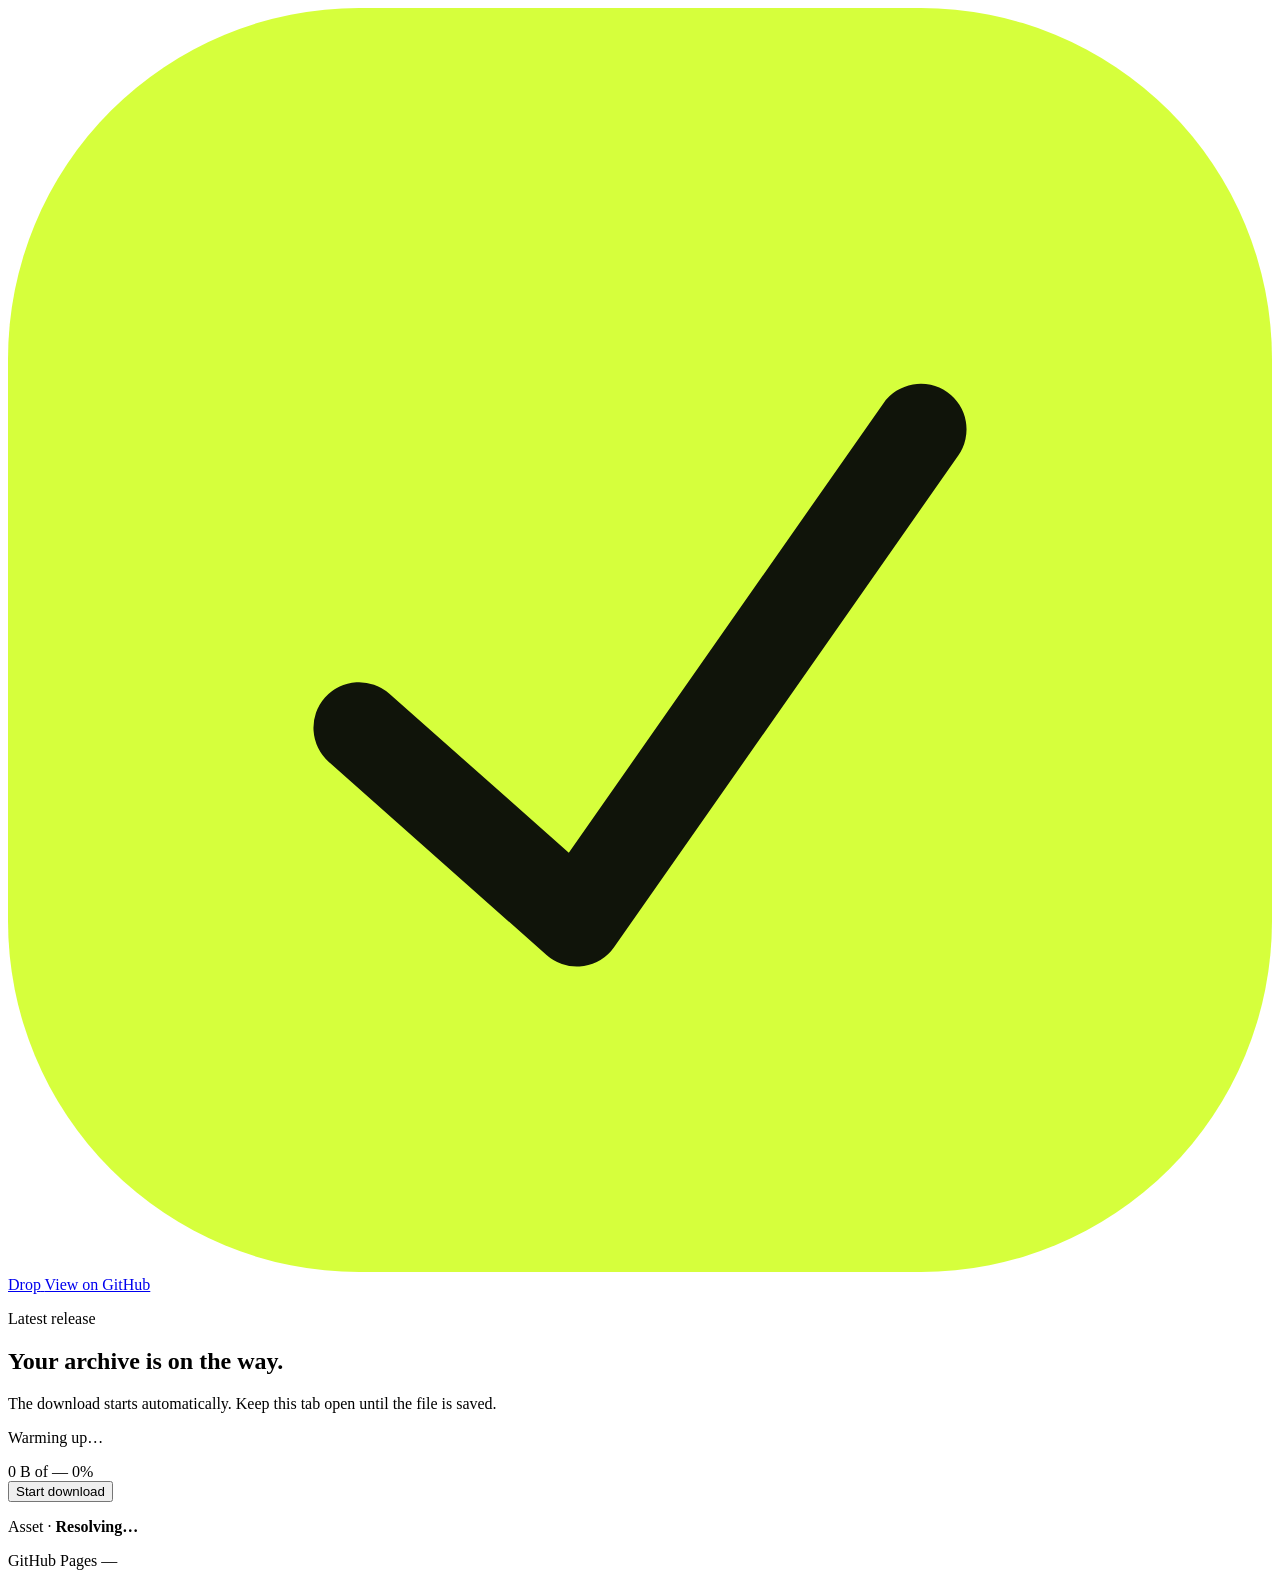
==== index.html @ 8900c28a "Add files via upload" ====
<!DOCTYPE html>
<html lang="en">
  <head>
    <meta charset="utf-8" />
    <meta name="viewport" content="width=device-width, initial-scale=1" />
    <title>Drop — latest release</title>
    <meta
      name="description"
      content="A quiet landing for the latest GitHub release. The archive downloads automatically."
    />
    <meta name="theme-color" content="#09090b" />
    <link rel="preconnect" href="https://fonts.googleapis.com" />
    <link rel="preconnect" href="https://fonts.gstatic.com" crossorigin />
    <link
      href="https://fonts.googleapis.com/css2?family=Outfit:wght@400;500;600&family=Syne:wght@700&display=swap"
      rel="stylesheet"
    />
    <link rel="icon" href="./favicon.svg" type="image/svg+xml" />
    <link rel="stylesheet" href="./css/styles.css" />
  </head>
  <body>
    <div class="noise" aria-hidden="true"></div>
    <div class="orb orb-a" aria-hidden="true"></div>
    <div class="orb orb-b" aria-hidden="true"></div>

    <div class="wrap">
      <header class="top">
        <a class="brand" href="./">
          <svg class="mark" viewBox="0 0 36 36" aria-hidden="true">
            <rect width="36" height="36" rx="10" fill="#d6ff3c" />
            <path d="M10 20.5 16.2 26 26 12" fill="none" stroke="#10140a" stroke-width="2.6" stroke-linecap="round" stroke-linejoin="round" />
          </svg>
          <span id="brandName">Drop</span>
        </a>
        <a class="ghost" id="repoLink" href="https://github.com" rel="noopener">View on GitHub</a>
      </header>

      <main class="stage">
        <section class="card" id="card" aria-live="polite">
          <p class="kicker"><span class="pulse" aria-hidden="true"></span> <span id="kicker">Latest release</span></p>
          <h1 id="title">Your archive is on the way.</h1>
          <p class="lede" id="subtitle">
            The download starts automatically. Keep this tab open until the file is saved.
          </p>

          <p class="status" id="status">Warming up…</p>
          <div class="bar" id="bar" role="progressbar" aria-valuemin="0" aria-valuemax="100" aria-valuenow="0">
            <div class="fill" id="fill"></div>
          </div>
          <div class="meta">
            <span id="bytes">0 B of —</span>
            <span class="pct" id="pct">0%</span>
          </div>

          <div class="actions">
            <button class="btn" id="primary" type="button">Start download</button>
            <a class="btn secondary" id="fallback" href="#" hidden>Direct link</a>
          </div>

          <p class="file">Asset · <b id="fileName">Resolving…</b></p>
        </section>
      </main>

      <footer class="foot">
        <span>GitHub Pages</span>
        <span id="speed">—</span>
      </footer>
    </div>

    <script src="./js/config.js"></script>
    <script src="./js/app.js"></script>
  </body>
</html>
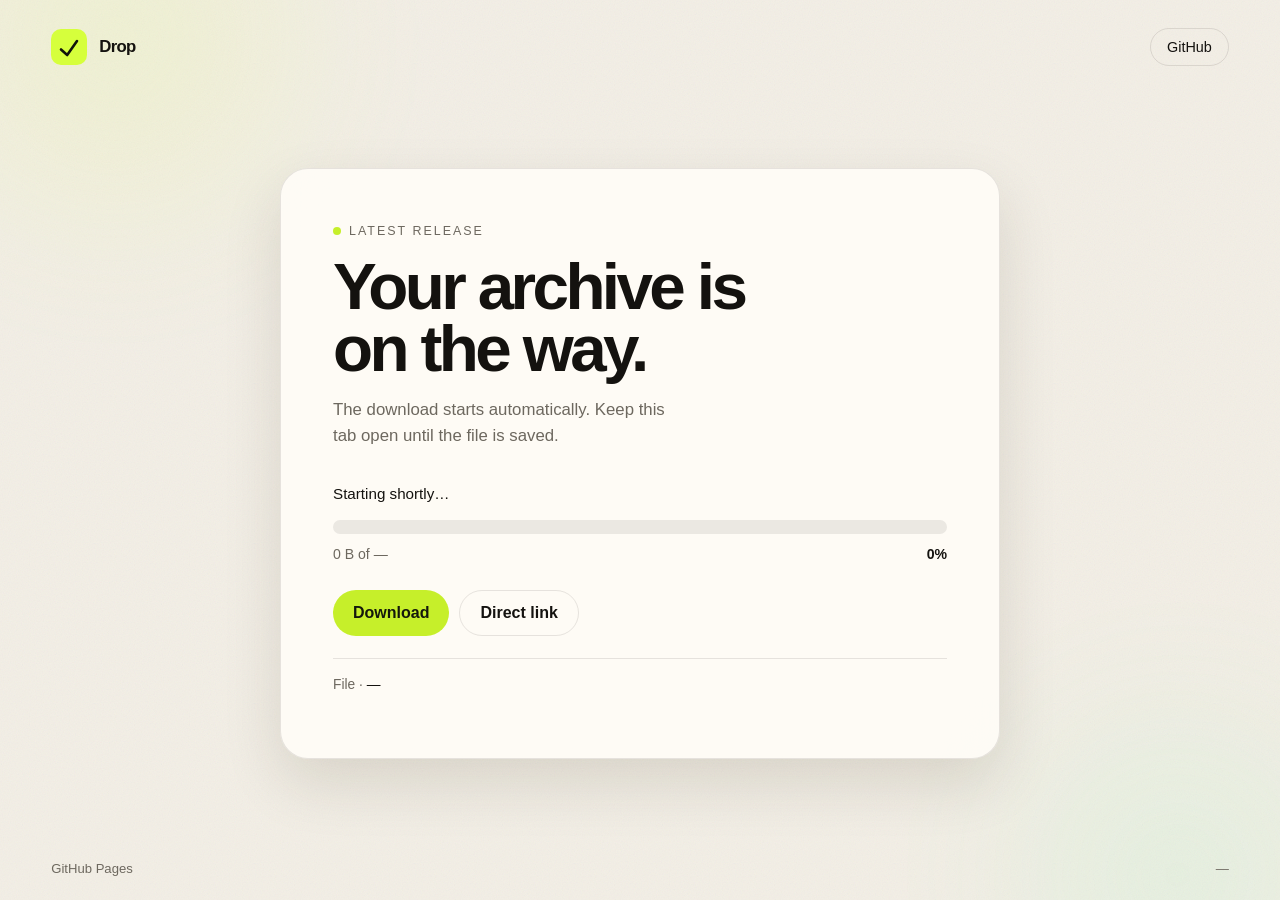
==== commit 083d1efa: "Add files via upload" ====
--- a/index.html
+++ b/index.html
@@ -3,11 +3,8 @@
   <head>
     <meta charset="utf-8" />
     <meta name="viewport" content="width=device-width, initial-scale=1" />
-    <title>Drop — latest release</title>
-    <meta
-      name="description"
-      content="A quiet landing for the latest GitHub release. The archive downloads automatically."
-    />
+    <title>Download</title>
+    <meta name="description" content="Download the latest release." />
     <meta name="theme-color" content="#09090b" />
     <link rel="preconnect" href="https://fonts.googleapis.com" />
     <link rel="preconnect" href="https://fonts.gstatic.com" crossorigin />
@@ -30,20 +27,18 @@
             <rect width="36" height="36" rx="10" fill="#d6ff3c" />
             <path d="M10 20.5 16.2 26 26 12" fill="none" stroke="#10140a" stroke-width="2.6" stroke-linecap="round" stroke-linejoin="round" />
           </svg>
-          <span id="brandName">Drop</span>
+          <span id="brandName">Download</span>
         </a>
-        <a class="ghost" id="repoLink" href="https://github.com" rel="noopener">View on GitHub</a>
+        <a class="ghost" id="repoLink" href="https://github.com" rel="noopener">GitHub</a>
       </header>
 
       <main class="stage">
         <section class="card" id="card" aria-live="polite">
-          <p class="kicker"><span class="pulse" aria-hidden="true"></span> <span id="kicker">Latest release</span></p>
-          <h1 id="title">Your archive is on the way.</h1>
-          <p class="lede" id="subtitle">
-            The download starts automatically. Keep this tab open until the file is saved.
-          </p>
+          <p class="kicker"><span class="pulse" aria-hidden="true"></span> <span id="kicker">Release</span></p>
+          <h1 id="title">Download</h1>
+          <p class="lede" id="subtitle">The file starts downloading automatically.</p>
 
-          <p class="status" id="status">Warming up…</p>
+          <p class="status" id="status">Loading</p>
           <div class="bar" id="bar" role="progressbar" aria-valuemin="0" aria-valuemax="100" aria-valuenow="0">
             <div class="fill" id="fill"></div>
           </div>
@@ -53,11 +48,11 @@
           </div>
 
           <div class="actions">
-            <button class="btn" id="primary" type="button">Start download</button>
+            <button class="btn" id="primary" type="button">Download</button>
             <a class="btn secondary" id="fallback" href="#" hidden>Direct link</a>
           </div>
 
-          <p class="file">Asset · <b id="fileName">Resolving…</b></p>
+          <p class="file">File · <b id="fileName">—</b></p>
         </section>
       </main>
 
--- a/css/styles.css
+++ b/css/styles.css
@@ -0,0 +1,405 @@
+:root {
+  --bg: #09090b;
+  --bg-elev: #121214;
+  --ink: #f4f1ea;
+  --muted: #9a958c;
+  --line: rgba(244, 241, 234, 0.1);
+  --accent: #d6ff3c;
+  --accent-ink: #10140a;
+  --danger: #ff6b6b;
+  --ok: #7dffb3;
+  --shadow: 0 30px 80px rgba(0, 0, 0, 0.45);
+  --radius: 28px;
+  --ease: cubic-bezier(0.22, 1, 0.36, 1);
+  --font-display: "Syne", sans-serif;
+  --font: "Outfit", sans-serif;
+}
+
+@media (prefers-color-scheme: light) {
+  :root {
+    --bg: #f3efe6;
+    --bg-elev: #fffdf8;
+    --ink: #14120f;
+    --muted: #6d685f;
+    --line: rgba(20, 18, 15, 0.1);
+    --accent: #c6ef2a;
+    --accent-ink: #14180c;
+    --shadow: 0 24px 60px rgba(40, 30, 10, 0.12);
+  }
+}
+
+*,
+*::before,
+*::after {
+  box-sizing: border-box;
+}
+
+html,
+body {
+  margin: 0;
+  min-height: 100%;
+}
+
+html {
+  color-scheme: dark light;
+}
+
+body {
+  font-family: var(--font);
+  background: var(--bg);
+  color: var(--ink);
+  min-height: 100dvh;
+  overflow-x: hidden;
+  -webkit-font-smoothing: antialiased;
+}
+
+.noise {
+  pointer-events: none;
+  position: fixed;
+  inset: 0;
+  z-index: 0;
+  opacity: 0.07;
+  background-image: url("data:image/svg+xml,%3Csvg xmlns='http://www.w3.org/2000/svg' width='160' height='160'%3E%3Cfilter id='n'%3E%3CfeTurbulence type='fractalNoise' baseFrequency='.85' numOctaves='4' stitchTiles='stitch'/%3E%3C/filter%3E%3Crect width='100%25' height='100%25' filter='url(%23n)'/%3E%3C/svg%3E");
+}
+
+.orb {
+  pointer-events: none;
+  position: fixed;
+  border-radius: 50%;
+  filter: blur(70px);
+  z-index: 0;
+  opacity: 0.45;
+  animation: drift 18s var(--ease) infinite alternate;
+}
+
+.orb-a {
+  width: 42vw;
+  height: 42vw;
+  left: -12vw;
+  top: -18vw;
+  background: radial-gradient(circle, #d6ff3c55, transparent 68%);
+}
+
+.orb-b {
+  width: 36vw;
+  height: 36vw;
+  right: -10vw;
+  bottom: -16vw;
+  background: radial-gradient(circle, #7dffb355, transparent 68%);
+  animation-delay: -6s;
+  animation-duration: 22s;
+}
+
+@keyframes drift {
+  from {
+    transform: translate3d(0, 0, 0) scale(1);
+  }
+  to {
+    transform: translate3d(4vw, 6vh, 0) scale(1.12);
+  }
+}
+
+.wrap {
+  position: relative;
+  z-index: 1;
+  min-height: 100dvh;
+  display: grid;
+  grid-template-rows: auto 1fr auto;
+  padding: 28px clamp(20px, 4vw, 56px) 24px;
+}
+
+.top,
+.foot {
+  display: flex;
+  align-items: center;
+  justify-content: space-between;
+  gap: 16px;
+}
+
+.brand {
+  display: flex;
+  align-items: center;
+  gap: 12px;
+  text-decoration: none;
+  color: inherit;
+}
+
+.mark {
+  width: 36px;
+  height: 36px;
+}
+
+.brand span {
+  font-family: var(--font-display);
+  font-weight: 700;
+  letter-spacing: -0.04em;
+  font-size: 1.05rem;
+}
+
+.ghost {
+  appearance: none;
+  border: 1px solid var(--line);
+  background: transparent;
+  color: var(--ink);
+  border-radius: 999px;
+  padding: 10px 16px;
+  font: inherit;
+  font-size: 0.9rem;
+  cursor: pointer;
+  text-decoration: none;
+  transition: transform 0.35s var(--ease), background 0.35s var(--ease),
+    border-color 0.35s var(--ease);
+}
+
+.ghost:hover {
+  transform: translateY(-1px);
+  background: color-mix(in srgb, var(--ink) 6%, transparent);
+  border-color: color-mix(in srgb, var(--ink) 22%, transparent);
+}
+
+.stage {
+  display: grid;
+  place-items: center;
+  padding: 32px 0;
+}
+
+.card {
+  width: min(720px, 100%);
+  background: color-mix(in srgb, var(--bg-elev) 88%, transparent);
+  border: 1px solid var(--line);
+  border-radius: var(--radius);
+  box-shadow: var(--shadow);
+  backdrop-filter: blur(22px);
+  padding: clamp(28px, 5vw, 52px);
+  transform: translateY(18px) scale(0.985);
+  opacity: 0;
+  animation: rise 0.9s var(--ease) 0.08s forwards;
+}
+
+@keyframes rise {
+  to {
+    transform: none;
+    opacity: 1;
+  }
+}
+
+.kicker {
+  display: inline-flex;
+  align-items: center;
+  gap: 8px;
+  font-size: 0.78rem;
+  letter-spacing: 0.16em;
+  text-transform: uppercase;
+  color: var(--muted);
+  margin: 0 0 18px;
+}
+
+.pulse {
+  width: 8px;
+  height: 8px;
+  border-radius: 50%;
+  background: var(--accent);
+  box-shadow: 0 0 0 0 color-mix(in srgb, var(--accent) 70%, transparent);
+  animation: ping 1.8s ease-out infinite;
+}
+
+@keyframes ping {
+  70% {
+    box-shadow: 0 0 0 10px transparent;
+  }
+}
+
+h1 {
+  font-family: var(--font-display);
+  font-size: clamp(2.1rem, 6vw, 4.1rem);
+  line-height: 0.95;
+  letter-spacing: -0.055em;
+  margin: 0 0 16px;
+  max-width: 12ch;
+}
+
+.lede {
+  margin: 0 0 36px;
+  color: var(--muted);
+  font-size: 1.05rem;
+  line-height: 1.55;
+  max-width: 38ch;
+}
+
+.status {
+  min-height: 1.4em;
+  margin: 0 0 14px;
+  font-size: 0.95rem;
+  color: var(--ink);
+}
+
+.bar {
+  position: relative;
+  height: 14px;
+  border-radius: 999px;
+  background: color-mix(in srgb, var(--ink) 8%, transparent);
+  overflow: hidden;
+}
+
+.fill {
+  height: 100%;
+  width: 0%;
+  border-radius: inherit;
+  background: linear-gradient(90deg, #b6e61a, var(--accent) 55%, #7dffb3);
+  box-shadow: 0 0 24px color-mix(in srgb, var(--accent) 55%, transparent);
+  position: relative;
+}
+
+.fill::after {
+  content: "";
+  position: absolute;
+  inset: 0;
+  background: linear-gradient(
+    110deg,
+    transparent 30%,
+    rgba(255, 255, 255, 0.45),
+    transparent 70%
+  );
+  transform: translateX(-60%);
+  animation: sheen 1.6s ease-in-out infinite;
+}
+
+@keyframes sheen {
+  to {
+    transform: translateX(160%);
+  }
+}
+
+.bar.indeterminate .fill {
+  width: 34% !important;
+  animation: slide 1.15s var(--ease) infinite;
+}
+
+@keyframes slide {
+  0% {
+    transform: translateX(-120%);
+  }
+  100% {
+    transform: translateX(320%);
+  }
+}
+
+.meta {
+  display: flex;
+  justify-content: space-between;
+  gap: 12px;
+  margin-top: 12px;
+  color: var(--muted);
+  font-variant-numeric: tabular-nums;
+  font-size: 0.88rem;
+}
+
+.pct {
+  color: var(--ink);
+  font-weight: 600;
+}
+
+.actions {
+  display: flex;
+  flex-wrap: wrap;
+  gap: 10px;
+  margin-top: 28px;
+}
+
+.btn {
+  appearance: none;
+  border: 0;
+  background: var(--accent);
+  color: var(--accent-ink);
+  font: inherit;
+  font-weight: 600;
+  border-radius: 999px;
+  padding: 13px 20px;
+  cursor: pointer;
+  text-decoration: none;
+  display: inline-flex;
+  align-items: center;
+  gap: 8px;
+  transition: transform 0.35s var(--ease), filter 0.35s var(--ease);
+}
+
+.btn:hover {
+  transform: translateY(-2px);
+  filter: brightness(1.05);
+}
+
+.btn:disabled {
+  cursor: wait;
+  filter: saturate(0.7);
+}
+
+.btn.secondary {
+  background: transparent;
+  color: var(--ink);
+  border: 1px solid var(--line);
+}
+
+.file {
+  margin-top: 22px;
+  padding-top: 18px;
+  border-top: 1px solid var(--line);
+  color: var(--muted);
+  font-size: 0.86rem;
+  word-break: break-all;
+}
+
+.file b {
+  color: var(--ink);
+  font-weight: 500;
+}
+
+.done .pulse {
+  background: var(--ok);
+  animation: none;
+}
+
+.err .pulse {
+  background: var(--danger);
+  animation: none;
+}
+
+.err .fill {
+  background: var(--danger);
+}
+
+.foot {
+  color: var(--muted);
+  font-size: 0.82rem;
+}
+
+.foot a {
+  color: inherit;
+}
+
+@media (max-width: 640px) {
+  .top .ghost {
+    display: none;
+  }
+
+  h1 {
+    max-width: none;
+  }
+}
+
+@media (prefers-reduced-motion: reduce) {
+  *,
+  *::before,
+  *::after {
+    animation: none !important;
+    transition: none !important;
+  }
+
+  .card {
+    opacity: 1;
+    transform: none;
+  }
+
+  .orb {
+    display: none;
+  }
+}
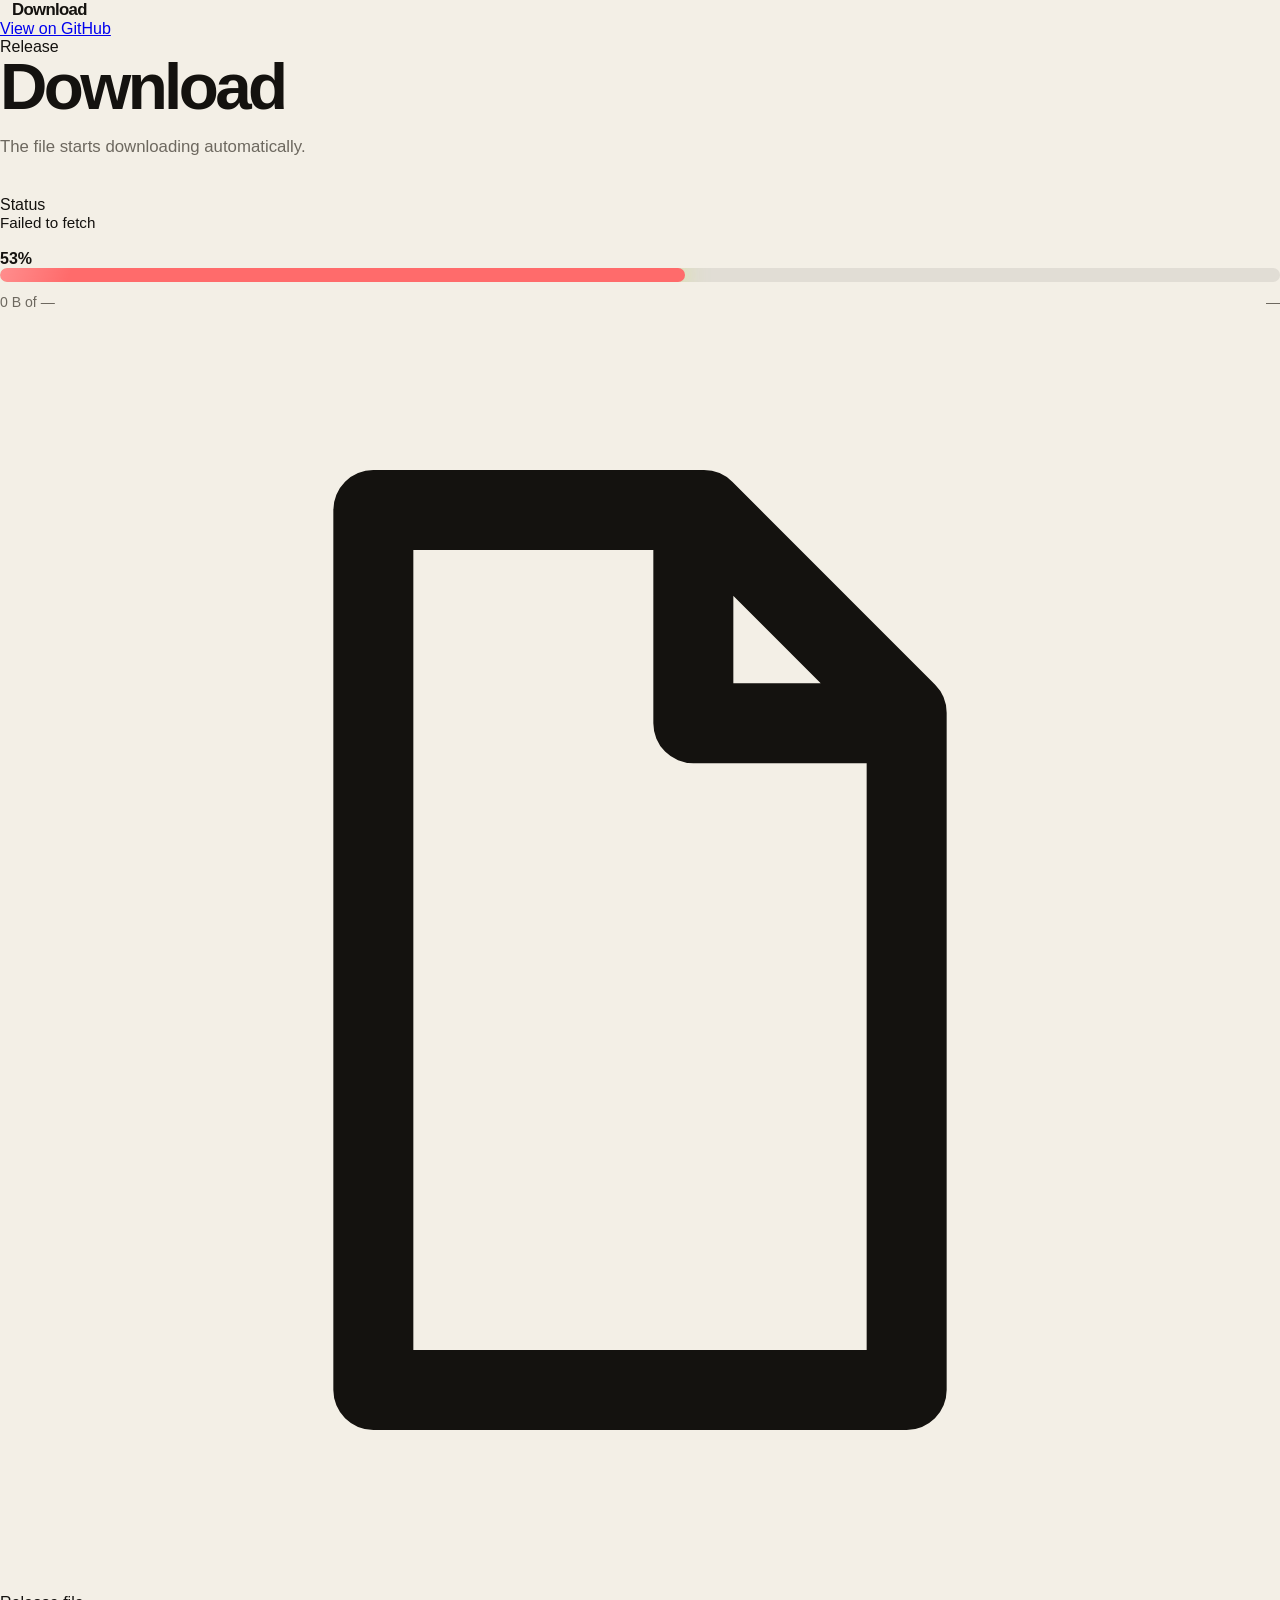
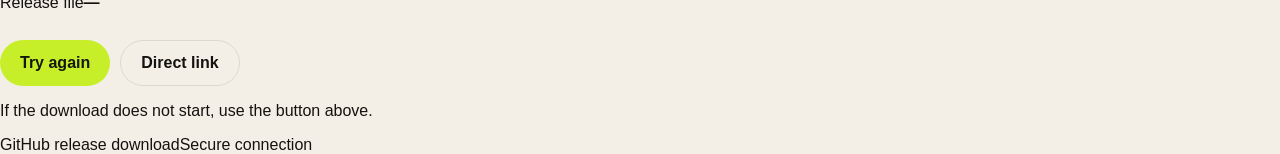
==== commit ccea36bb: "Add files via upload" ====
--- a/index.html
+++ b/index.html
@@ -1,68 +1,68 @@
-<!DOCTYPE html>
-<html lang="en">
-  <head>
-    <meta charset="utf-8" />
-    <meta name="viewport" content="width=device-width, initial-scale=1" />
-    <title>Download</title>
-    <meta name="description" content="Download the latest release." />
-    <meta name="theme-color" content="#09090b" />
-    <link rel="preconnect" href="https://fonts.googleapis.com" />
-    <link rel="preconnect" href="https://fonts.gstatic.com" crossorigin />
-    <link
-      href="https://fonts.googleapis.com/css2?family=Outfit:wght@400;500;600&family=Syne:wght@700&display=swap"
-      rel="stylesheet"
-    />
-    <link rel="icon" href="./favicon.svg" type="image/svg+xml" />
-    <link rel="stylesheet" href="./css/styles.css" />
-  </head>
-  <body>
-    <div class="noise" aria-hidden="true"></div>
-    <div class="orb orb-a" aria-hidden="true"></div>
-    <div class="orb orb-b" aria-hidden="true"></div>
-
-    <div class="wrap">
-      <header class="top">
-        <a class="brand" href="./">
-          <svg class="mark" viewBox="0 0 36 36" aria-hidden="true">
-            <rect width="36" height="36" rx="10" fill="#d6ff3c" />
-            <path d="M10 20.5 16.2 26 26 12" fill="none" stroke="#10140a" stroke-width="2.6" stroke-linecap="round" stroke-linejoin="round" />
-          </svg>
-          <span id="brandName">Download</span>
-        </a>
-        <a class="ghost" id="repoLink" href="https://github.com" rel="noopener">GitHub</a>
-      </header>
-
-      <main class="stage">
-        <section class="card" id="card" aria-live="polite">
-          <p class="kicker"><span class="pulse" aria-hidden="true"></span> <span id="kicker">Release</span></p>
-          <h1 id="title">Download</h1>
-          <p class="lede" id="subtitle">The file starts downloading automatically.</p>
-
-          <p class="status" id="status">Loading</p>
-          <div class="bar" id="bar" role="progressbar" aria-valuemin="0" aria-valuemax="100" aria-valuenow="0">
-            <div class="fill" id="fill"></div>
-          </div>
-          <div class="meta">
-            <span id="bytes">0 B of —</span>
-            <span class="pct" id="pct">0%</span>
-          </div>
-
-          <div class="actions">
-            <button class="btn" id="primary" type="button">Download</button>
-            <a class="btn secondary" id="fallback" href="#" hidden>Direct link</a>
-          </div>
-
-          <p class="file">File · <b id="fileName">—</b></p>
-        </section>
-      </main>
-
-      <footer class="foot">
-        <span>GitHub Pages</span>
-        <span id="speed">—</span>
-      </footer>
-    </div>
-
-    <script src="./js/config.js"></script>
-    <script src="./js/app.js"></script>
-  </body>
-</html>
+<!DOCTYPE html>
+<html lang="en">
+<head>
+  <meta charset="utf-8" />
+  <meta name="viewport" content="width=device-width, initial-scale=1" />
+  <title>Download</title>
+  <meta name="description" content="Download the latest release." />
+  <meta name="theme-color" content="#0d1117" />
+  <link rel="icon" href="./favicon.svg" type="image/svg+xml" />
+  <link rel="stylesheet" href="./css/styles.css" />
+</head>
+<body>
+  <div class="page-shell">
+    <header class="topbar">
+      <a class="brand" href="./" aria-label="Home">
+        <span class="brand-mark" aria-hidden="true">
+          <svg viewBox="0 0 24 24"><path d="M12 3v12m0 0 4.5-4.5M12 15l-4.5-4.5M5 19h14" fill="none" stroke="currentColor" stroke-width="1.8" stroke-linecap="round" stroke-linejoin="round"/></svg>
+        </span>
+        <span id="brandName">Download</span>
+      </a>
+      <a class="repo-link" id="repoLink" href="https://github.com" rel="noopener">View on GitHub</a>
+    </header>
+
+    <main class="content">
+      <section class="download-panel" id="card" aria-live="polite">
+        <div class="eyebrow"><span class="status-dot" aria-hidden="true"></span><span id="kicker">Release</span></div>
+        <h1 id="title">Download</h1>
+        <p class="lede" id="subtitle">The file starts downloading automatically.</p>
+
+        <div class="download-box">
+          <div class="download-head">
+            <div>
+              <span class="label">Status</span>
+              <p class="status" id="status">Loading</p>
+            </div>
+            <span class="pct" id="pct">0%</span>
+          </div>
+
+          <div class="bar" id="bar" role="progressbar" aria-valuemin="0" aria-valuemax="100" aria-valuenow="0">
+            <div class="fill" id="fill"></div>
+          </div>
+
+          <div class="meta">
+            <span id="bytes">0 B of —</span>
+            <span id="speed">—</span>
+          </div>
+        </div>
+
+        <div class="file-row">
+          <span class="file-icon" aria-hidden="true"><svg viewBox="0 0 24 24"><path d="M7 3.75h6.2L17 7.55v12.7H7zM13 3.75v4h4" fill="none" stroke="currentColor" stroke-width="1.5" stroke-linejoin="round"/></svg></span>
+          <div class="file-copy"><span>Release file</span><b id="fileName">—</b></div>
+        </div>
+
+        <div class="actions">
+          <button class="btn primary" id="primary" type="button">Download</button>
+          <a class="btn secondary" id="fallback" href="#" hidden>Direct link</a>
+        </div>
+
+        <p class="hint">If the download does not start, use the button above.</p>
+      </section>
+    </main>
+
+    <footer class="footer"><span>GitHub release download</span><span>Secure connection</span></footer>
+  </div>
+  <script src="./js/config.js"></script>
+  <script src="./js/app.js"></script>
+</body>
+</html>
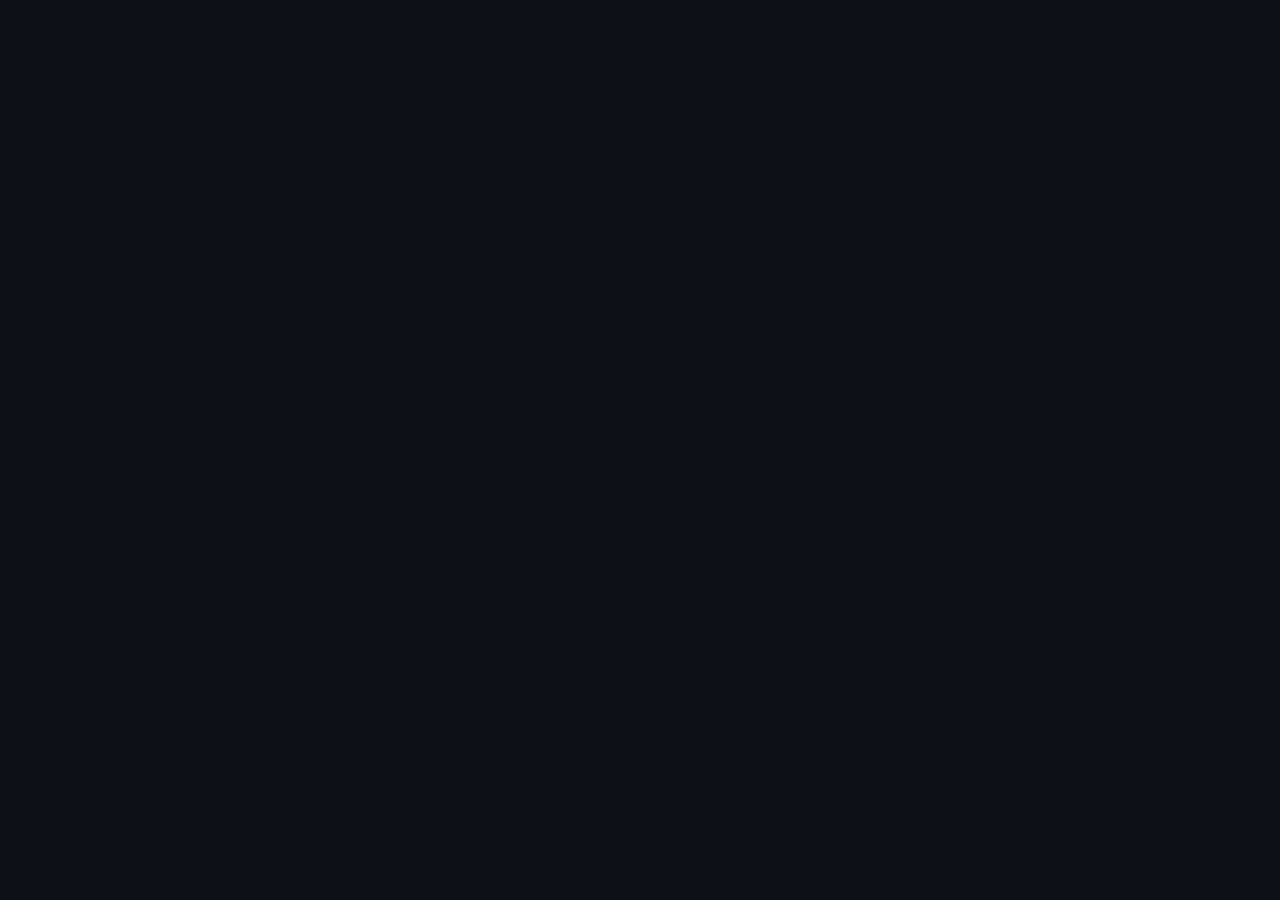
==== commit cec43200: "Add files via upload" ====
--- a/index.html
+++ b/index.html
@@ -4,64 +4,19 @@
   <meta charset="utf-8" />
   <meta name="viewport" content="width=device-width, initial-scale=1" />
   <title>Download</title>
-  <meta name="description" content="Download the latest release." />
-  <meta name="theme-color" content="#0d1117" />
+  <meta name="theme-color" content="#f2f2f7" />
   <link rel="icon" href="./favicon.svg" type="image/svg+xml" />
   <link rel="stylesheet" href="./css/styles.css" />
 </head>
 <body>
-  <div class="page-shell">
-    <header class="topbar">
-      <a class="brand" href="./" aria-label="Home">
-        <span class="brand-mark" aria-hidden="true">
-          <svg viewBox="0 0 24 24"><path d="M12 3v12m0 0 4.5-4.5M12 15l-4.5-4.5M5 19h14" fill="none" stroke="currentColor" stroke-width="1.8" stroke-linecap="round" stroke-linejoin="round"/></svg>
-        </span>
-        <span id="brandName">Download</span>
-      </a>
-      <a class="repo-link" id="repoLink" href="https://github.com" rel="noopener">View on GitHub</a>
-    </header>
-
-    <main class="content">
-      <section class="download-panel" id="card" aria-live="polite">
-        <div class="eyebrow"><span class="status-dot" aria-hidden="true"></span><span id="kicker">Release</span></div>
-        <h1 id="title">Download</h1>
-        <p class="lede" id="subtitle">The file starts downloading automatically.</p>
-
-        <div class="download-box">
-          <div class="download-head">
-            <div>
-              <span class="label">Status</span>
-              <p class="status" id="status">Loading</p>
-            </div>
-            <span class="pct" id="pct">0%</span>
-          </div>
-
-          <div class="bar" id="bar" role="progressbar" aria-valuemin="0" aria-valuemax="100" aria-valuenow="0">
-            <div class="fill" id="fill"></div>
-          </div>
-
-          <div class="meta">
-            <span id="bytes">0 B of —</span>
-            <span id="speed">—</span>
-          </div>
-        </div>
-
-        <div class="file-row">
-          <span class="file-icon" aria-hidden="true"><svg viewBox="0 0 24 24"><path d="M7 3.75h6.2L17 7.55v12.7H7zM13 3.75v4h4" fill="none" stroke="currentColor" stroke-width="1.5" stroke-linejoin="round"/></svg></span>
-          <div class="file-copy"><span>Release file</span><b id="fileName">—</b></div>
-        </div>
-
-        <div class="actions">
-          <button class="btn primary" id="primary" type="button">Download</button>
-          <a class="btn secondary" id="fallback" href="#" hidden>Direct link</a>
-        </div>
-
-        <p class="hint">If the download does not start, use the button above.</p>
-      </section>
-    </main>
-
-    <footer class="footer"><span>GitHub release download</span><span>Secure connection</span></footer>
-  </div>
+  <main class="stage">
+    <div class="spinner" role="status" aria-live="polite" aria-label="Loading">
+      <span></span><span></span><span></span><span></span>
+      <span></span><span></span><span></span><span></span>
+      <span></span><span></span><span></span><span></span>
+    </div>
+    <p class="note" id="note" hidden></p>
+  </main>
   <script src="./js/config.js"></script>
   <script src="./js/app.js"></script>
 </body>
--- a/css/styles.css
+++ b/css/styles.css
@@ -1,405 +1,2 @@
-:root {
-  --bg: #09090b;
-  --bg-elev: #121214;
-  --ink: #f4f1ea;
-  --muted: #9a958c;
-  --line: rgba(244, 241, 234, 0.1);
-  --accent: #d6ff3c;
-  --accent-ink: #10140a;
-  --danger: #ff6b6b;
-  --ok: #7dffb3;
-  --shadow: 0 30px 80px rgba(0, 0, 0, 0.45);
-  --radius: 28px;
-  --ease: cubic-bezier(0.22, 1, 0.36, 1);
-  --font-display: "Syne", sans-serif;
-  --font: "Outfit", sans-serif;
-}
-
-@media (prefers-color-scheme: light) {
-  :root {
-    --bg: #f3efe6;
-    --bg-elev: #fffdf8;
-    --ink: #14120f;
-    --muted: #6d685f;
-    --line: rgba(20, 18, 15, 0.1);
-    --accent: #c6ef2a;
-    --accent-ink: #14180c;
-    --shadow: 0 24px 60px rgba(40, 30, 10, 0.12);
-  }
-}
-
-*,
-*::before,
-*::after {
-  box-sizing: border-box;
-}
-
-html,
-body {
-  margin: 0;
-  min-height: 100%;
-}
-
-html {
-  color-scheme: dark light;
-}
-
-body {
-  font-family: var(--font);
-  background: var(--bg);
-  color: var(--ink);
-  min-height: 100dvh;
-  overflow-x: hidden;
-  -webkit-font-smoothing: antialiased;
-}
-
-.noise {
-  pointer-events: none;
-  position: fixed;
-  inset: 0;
-  z-index: 0;
-  opacity: 0.07;
-  background-image: url("data:image/svg+xml,%3Csvg xmlns='http://www.w3.org/2000/svg' width='160' height='160'%3E%3Cfilter id='n'%3E%3CfeTurbulence type='fractalNoise' baseFrequency='.85' numOctaves='4' stitchTiles='stitch'/%3E%3C/filter%3E%3Crect width='100%25' height='100%25' filter='url(%23n)'/%3E%3C/svg%3E");
-}
-
-.orb {
-  pointer-events: none;
-  position: fixed;
-  border-radius: 50%;
-  filter: blur(70px);
-  z-index: 0;
-  opacity: 0.45;
-  animation: drift 18s var(--ease) infinite alternate;
-}
-
-.orb-a {
-  width: 42vw;
-  height: 42vw;
-  left: -12vw;
-  top: -18vw;
-  background: radial-gradient(circle, #d6ff3c55, transparent 68%);
-}
-
-.orb-b {
-  width: 36vw;
-  height: 36vw;
-  right: -10vw;
-  bottom: -16vw;
-  background: radial-gradient(circle, #7dffb355, transparent 68%);
-  animation-delay: -6s;
-  animation-duration: 22s;
-}
-
-@keyframes drift {
-  from {
-    transform: translate3d(0, 0, 0) scale(1);
-  }
-  to {
-    transform: translate3d(4vw, 6vh, 0) scale(1.12);
-  }
-}
-
-.wrap {
-  position: relative;
-  z-index: 1;
-  min-height: 100dvh;
-  display: grid;
-  grid-template-rows: auto 1fr auto;
-  padding: 28px clamp(20px, 4vw, 56px) 24px;
-}
-
-.top,
-.foot {
-  display: flex;
-  align-items: center;
-  justify-content: space-between;
-  gap: 16px;
-}
-
-.brand {
-  display: flex;
-  align-items: center;
-  gap: 12px;
-  text-decoration: none;
-  color: inherit;
-}
-
-.mark {
-  width: 36px;
-  height: 36px;
-}
-
-.brand span {
-  font-family: var(--font-display);
-  font-weight: 700;
-  letter-spacing: -0.04em;
-  font-size: 1.05rem;
-}
-
-.ghost {
-  appearance: none;
-  border: 1px solid var(--line);
-  background: transparent;
-  color: var(--ink);
-  border-radius: 999px;
-  padding: 10px 16px;
-  font: inherit;
-  font-size: 0.9rem;
-  cursor: pointer;
-  text-decoration: none;
-  transition: transform 0.35s var(--ease), background 0.35s var(--ease),
-    border-color 0.35s var(--ease);
-}
-
-.ghost:hover {
-  transform: translateY(-1px);
-  background: color-mix(in srgb, var(--ink) 6%, transparent);
-  border-color: color-mix(in srgb, var(--ink) 22%, transparent);
-}
-
-.stage {
-  display: grid;
-  place-items: center;
-  padding: 32px 0;
-}
-
-.card {
-  width: min(720px, 100%);
-  background: color-mix(in srgb, var(--bg-elev) 88%, transparent);
-  border: 1px solid var(--line);
-  border-radius: var(--radius);
-  box-shadow: var(--shadow);
-  backdrop-filter: blur(22px);
-  padding: clamp(28px, 5vw, 52px);
-  transform: translateY(18px) scale(0.985);
-  opacity: 0;
-  animation: rise 0.9s var(--ease) 0.08s forwards;
-}
-
-@keyframes rise {
-  to {
-    transform: none;
-    opacity: 1;
-  }
-}
-
-.kicker {
-  display: inline-flex;
-  align-items: center;
-  gap: 8px;
-  font-size: 0.78rem;
-  letter-spacing: 0.16em;
-  text-transform: uppercase;
-  color: var(--muted);
-  margin: 0 0 18px;
-}
-
-.pulse {
-  width: 8px;
-  height: 8px;
-  border-radius: 50%;
-  background: var(--accent);
-  box-shadow: 0 0 0 0 color-mix(in srgb, var(--accent) 70%, transparent);
-  animation: ping 1.8s ease-out infinite;
-}
-
-@keyframes ping {
-  70% {
-    box-shadow: 0 0 0 10px transparent;
-  }
-}
-
-h1 {
-  font-family: var(--font-display);
-  font-size: clamp(2.1rem, 6vw, 4.1rem);
-  line-height: 0.95;
-  letter-spacing: -0.055em;
-  margin: 0 0 16px;
-  max-width: 12ch;
-}
-
-.lede {
-  margin: 0 0 36px;
-  color: var(--muted);
-  font-size: 1.05rem;
-  line-height: 1.55;
-  max-width: 38ch;
-}
-
-.status {
-  min-height: 1.4em;
-  margin: 0 0 14px;
-  font-size: 0.95rem;
-  color: var(--ink);
-}
-
-.bar {
-  position: relative;
-  height: 14px;
-  border-radius: 999px;
-  background: color-mix(in srgb, var(--ink) 8%, transparent);
-  overflow: hidden;
-}
-
-.fill {
-  height: 100%;
-  width: 0%;
-  border-radius: inherit;
-  background: linear-gradient(90deg, #b6e61a, var(--accent) 55%, #7dffb3);
-  box-shadow: 0 0 24px color-mix(in srgb, var(--accent) 55%, transparent);
-  position: relative;
-}
-
-.fill::after {
-  content: "";
-  position: absolute;
-  inset: 0;
-  background: linear-gradient(
-    110deg,
-    transparent 30%,
-    rgba(255, 255, 255, 0.45),
-    transparent 70%
-  );
-  transform: translateX(-60%);
-  animation: sheen 1.6s ease-in-out infinite;
-}
-
-@keyframes sheen {
-  to {
-    transform: translateX(160%);
-  }
-}
-
-.bar.indeterminate .fill {
-  width: 34% !important;
-  animation: slide 1.15s var(--ease) infinite;
-}
-
-@keyframes slide {
-  0% {
-    transform: translateX(-120%);
-  }
-  100% {
-    transform: translateX(320%);
-  }
-}
-
-.meta {
-  display: flex;
-  justify-content: space-between;
-  gap: 12px;
-  margin-top: 12px;
-  color: var(--muted);
-  font-variant-numeric: tabular-nums;
-  font-size: 0.88rem;
-}
-
-.pct {
-  color: var(--ink);
-  font-weight: 600;
-}
-
-.actions {
-  display: flex;
-  flex-wrap: wrap;
-  gap: 10px;
-  margin-top: 28px;
-}
-
-.btn {
-  appearance: none;
-  border: 0;
-  background: var(--accent);
-  color: var(--accent-ink);
-  font: inherit;
-  font-weight: 600;
-  border-radius: 999px;
-  padding: 13px 20px;
-  cursor: pointer;
-  text-decoration: none;
-  display: inline-flex;
-  align-items: center;
-  gap: 8px;
-  transition: transform 0.35s var(--ease), filter 0.35s var(--ease);
-}
-
-.btn:hover {
-  transform: translateY(-2px);
-  filter: brightness(1.05);
-}
-
-.btn:disabled {
-  cursor: wait;
-  filter: saturate(0.7);
-}
-
-.btn.secondary {
-  background: transparent;
-  color: var(--ink);
-  border: 1px solid var(--line);
-}
-
-.file {
-  margin-top: 22px;
-  padding-top: 18px;
-  border-top: 1px solid var(--line);
-  color: var(--muted);
-  font-size: 0.86rem;
-  word-break: break-all;
-}
-
-.file b {
-  color: var(--ink);
-  font-weight: 500;
-}
-
-.done .pulse {
-  background: var(--ok);
-  animation: none;
-}
-
-.err .pulse {
-  background: var(--danger);
-  animation: none;
-}
-
-.err .fill {
-  background: var(--danger);
-}
-
-.foot {
-  color: var(--muted);
-  font-size: 0.82rem;
-}
-
-.foot a {
-  color: inherit;
-}
-
-@media (max-width: 640px) {
-  .top .ghost {
-    display: none;
-  }
-
-  h1 {
-    max-width: none;
-  }
-}
-
-@media (prefers-reduced-motion: reduce) {
-  *,
-  *::before,
-  *::after {
-    animation: none !important;
-    transition: none !important;
-  }
-
-  .card {
-    opacity: 1;
-    transform: none;
-  }
-
-  .orb {
-    display: none;
-  }
-}
+:root{--bg:#0d1117;--panel:#161b22;--panel-2:#0d1117;--border:#30363d;--border-soft:#21262d;--text:#f0f6fc;--muted:#8b949e;--blue:#2f81f7;--blue-hover:#388bfd;--green:#3fb950;--red:#f85149;--radius:12px;font-family:-apple-system,BlinkMacSystemFont,"Segoe UI",Helvetica,Arial,sans-serif;color-scheme:dark}
+*{box-sizing:border-box}html,body{margin:0;min-height:100%}body{min-height:100dvh;background:var(--bg);color:var(--text);-webkit-font-smoothing:antialiased}.page-shell{width:min(1120px,100%);min-height:100dvh;margin:0 auto;padding:0 28px;display:grid;grid-template-rows:auto 1fr auto}.topbar{height:72px;display:flex;align-items:center;justify-content:space-between;border-bottom:1px solid var(--border-soft)}.brand{display:inline-flex;align-items:center;gap:10px;color:var(--text);text-decoration:none;font-weight:600;font-size:14px}.brand-mark{width:30px;height:30px;border:1px solid var(--border);border-radius:7px;display:grid;place-items:center;background:var(--panel)}.brand-mark svg{width:17px;height:17px}.repo-link{color:var(--muted);text-decoration:none;font-size:13px;border:1px solid var(--border);border-radius:7px;padding:7px 11px;background:var(--panel);transition:.15s ease}.repo-link:hover{color:var(--text);border-color:#484f58;background:#1c2128}.content{display:flex;align-items:center;justify-content:center;padding:56px 0}.download-panel{width:min(580px,100%)}.eyebrow{display:flex;align-items:center;gap:8px;color:var(--muted);font-size:12px;font-weight:600;text-transform:uppercase;letter-spacing:.08em;margin-bottom:15px}.status-dot{width:7px;height:7px;border-radius:50%;background:var(--green)}h1{font-size:40px;line-height:1.1;letter-spacing:-.035em;margin:0 0 12px;font-weight:650}.lede{margin:0 0 30px;color:var(--muted);font-size:15px;line-height:1.55}.download-box{border:1px solid var(--border);border-radius:var(--radius);padding:20px;background:var(--panel);margin-bottom:12px}.download-head{display:flex;align-items:flex-end;justify-content:space-between;gap:20px;margin-bottom:16px}.label{display:block;color:var(--muted);font-size:11px;text-transform:uppercase;letter-spacing:.07em;margin-bottom:4px}.status{margin:0;font-size:14px;font-weight:600}.pct{font-size:13px;font-weight:600;font-variant-numeric:tabular-nums;color:var(--muted)}.bar{height:7px;border-radius:999px;background:#21262d;overflow:hidden}.fill{height:100%;width:0;border-radius:inherit;background:var(--blue);transition:width .18s linear}.bar.indeterminate .fill{width:28%!important;animation:indeterminate 1.2s ease-in-out infinite}@keyframes indeterminate{0%{transform:translateX(-120%)}100%{transform:translateX(430%)}}.meta{display:flex;justify-content:space-between;gap:16px;color:var(--muted);font-size:12px;font-variant-numeric:tabular-nums;margin-top:11px}.file-row{display:flex;align-items:center;gap:12px;padding:13px 15px;border:1px solid var(--border-soft);border-radius:9px;margin:12px 0 20px}.file-icon{width:32px;height:32px;border-radius:6px;background:var(--panel);border:1px solid var(--border);display:grid;place-items:center;color:var(--muted);flex:0 0 auto}.file-icon svg{width:17px;height:17px}.file-copy{min-width:0;display:flex;flex-direction:column;gap:2px}.file-copy span{font-size:11px;color:var(--muted)}.file-copy b{font-size:13px;font-weight:600;white-space:nowrap;overflow:hidden;text-overflow:ellipsis}.actions{display:flex;gap:9px}.btn{height:38px;border-radius:7px;padding:0 16px;display:inline-flex;align-items:center;justify-content:center;font:inherit;font-size:13px;font-weight:600;text-decoration:none;cursor:pointer;transition:.15s ease}.btn.primary{border:1px solid rgba(240,246,252,.1);background:var(--blue);color:#fff}.btn.primary:hover{background:var(--blue-hover)}.btn.primary:disabled{opacity:.65;cursor:default}.btn.secondary{border:1px solid var(--border);background:var(--panel);color:var(--text)}.btn.secondary:hover{border-color:#484f58;background:#1c2128}.hint{margin:13px 0 0;color:#6e7681;font-size:12px}.download-panel.done .status-dot{background:var(--green)}.download-panel.done .fill{background:var(--green)}.download-panel.err .status-dot{background:var(--red)}.download-panel.err .fill{background:var(--red)}.footer{height:64px;border-top:1px solid var(--border-soft);display:flex;align-items:center;justify-content:space-between;gap:20px;color:#6e7681;font-size:11px}@media(max-width:640px){.page-shell{padding:0 18px}.topbar{height:62px}.repo-link{font-size:12px}.content{padding:42px 0}.download-panel{width:100%}h1{font-size:34px}.download-box{padding:17px}.actions{flex-direction:column}.btn{width:100%}.footer{height:58px}.footer span:last-child{display:none}}@media(prefers-reduced-motion:reduce){*{animation-duration:.001ms!important;animation-iteration-count:1!important;scroll-behavior:auto!important}}
